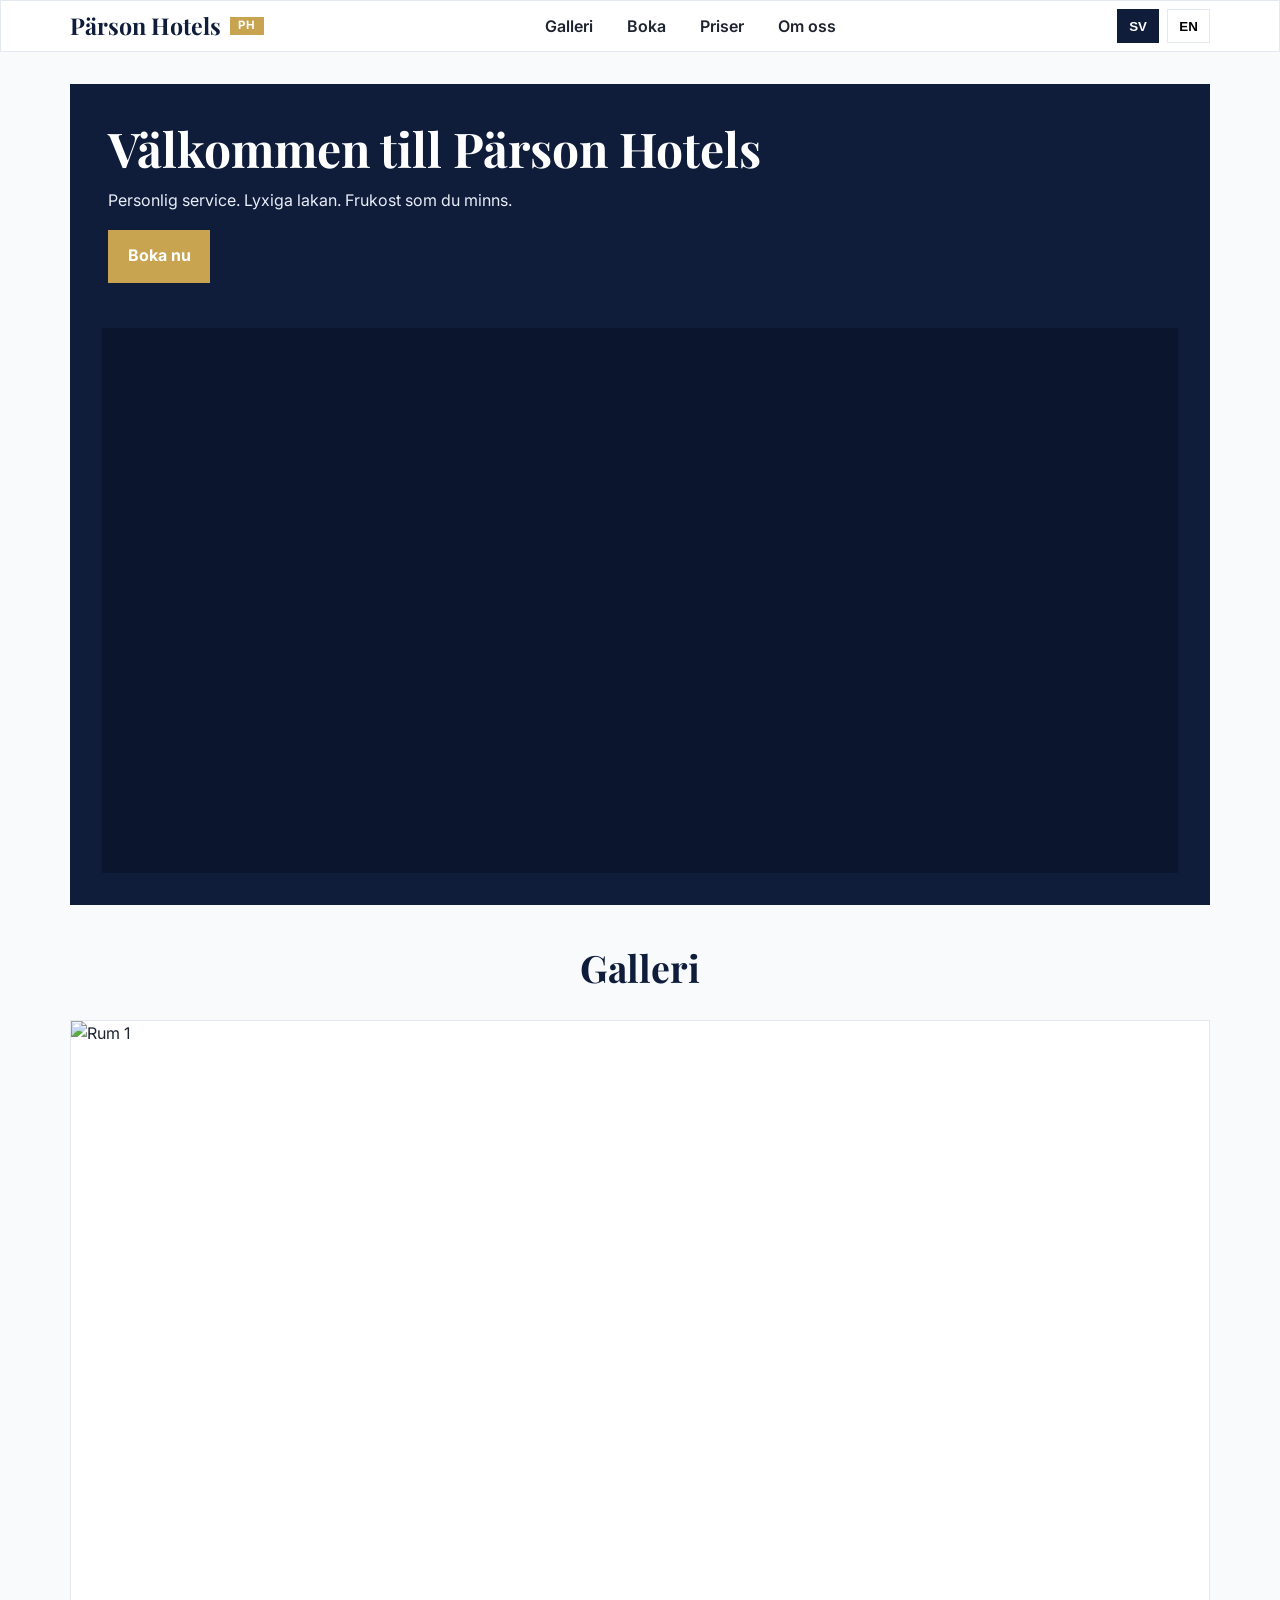
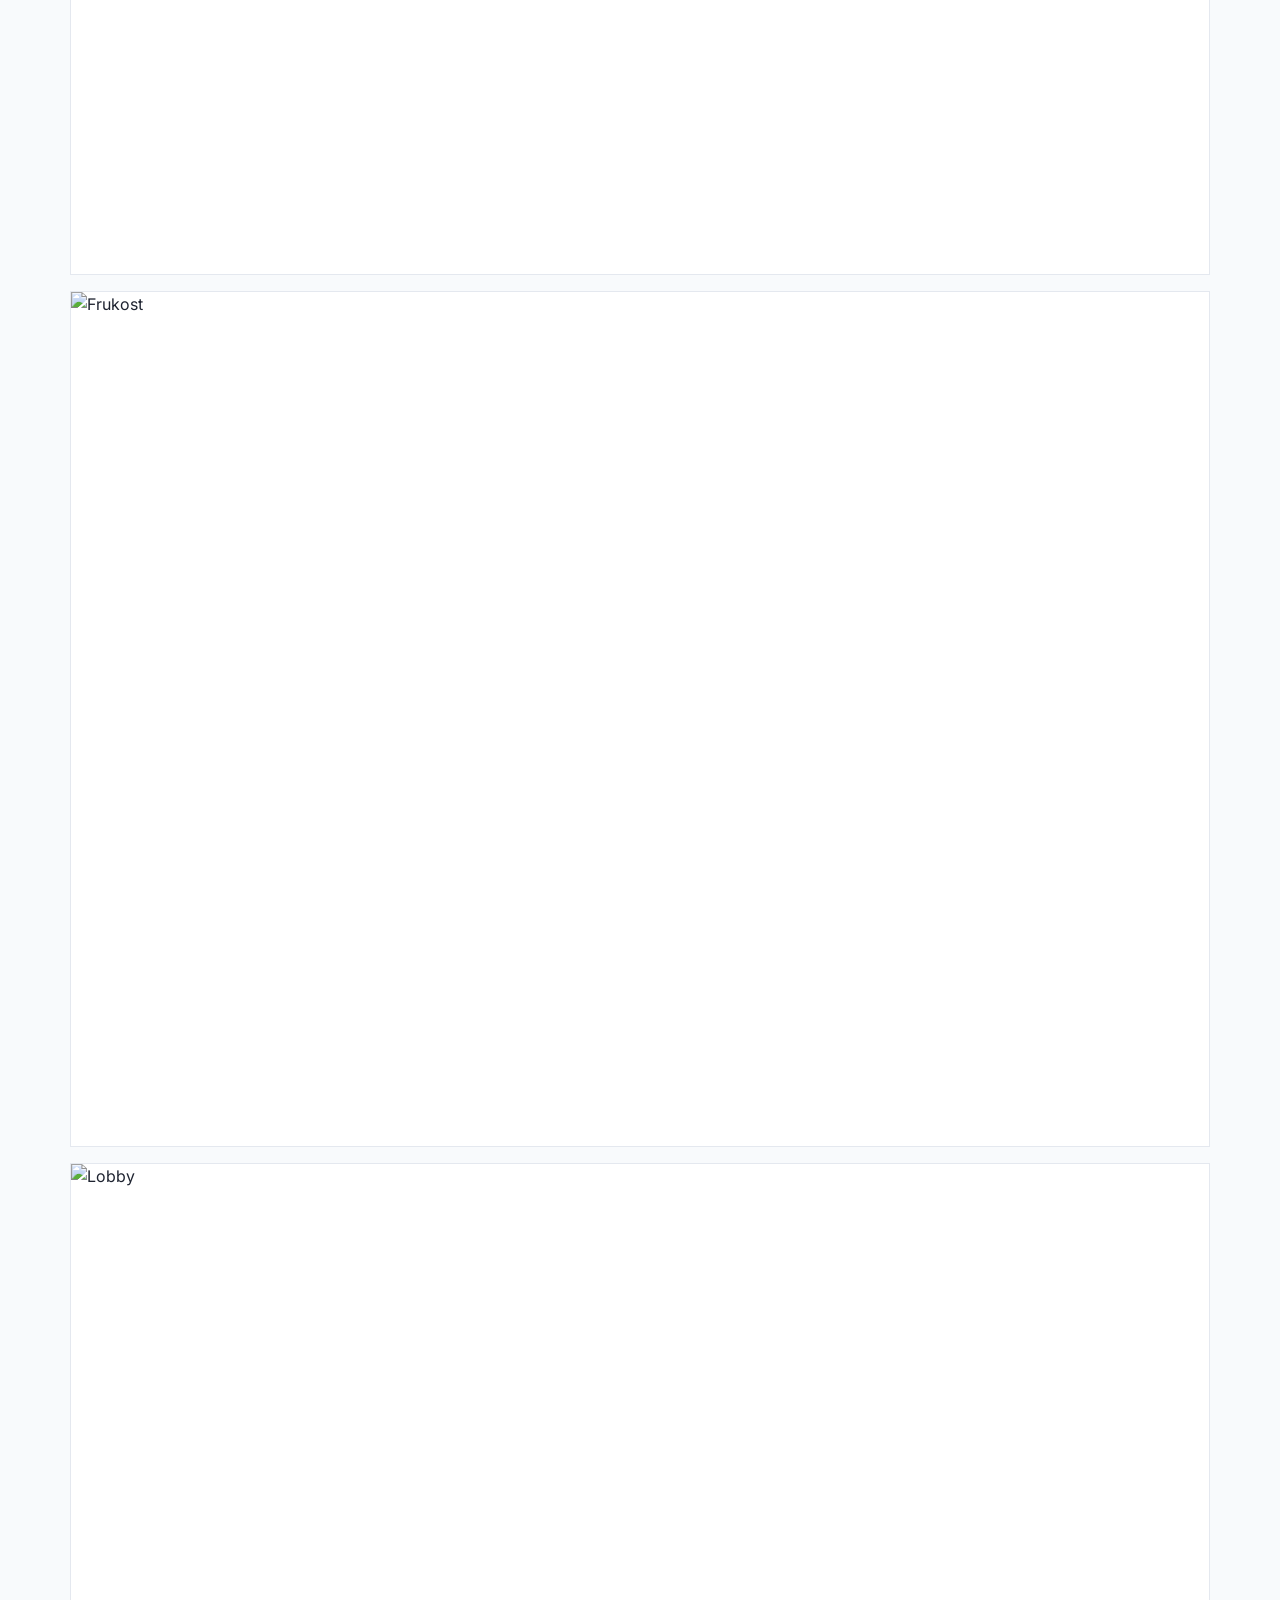
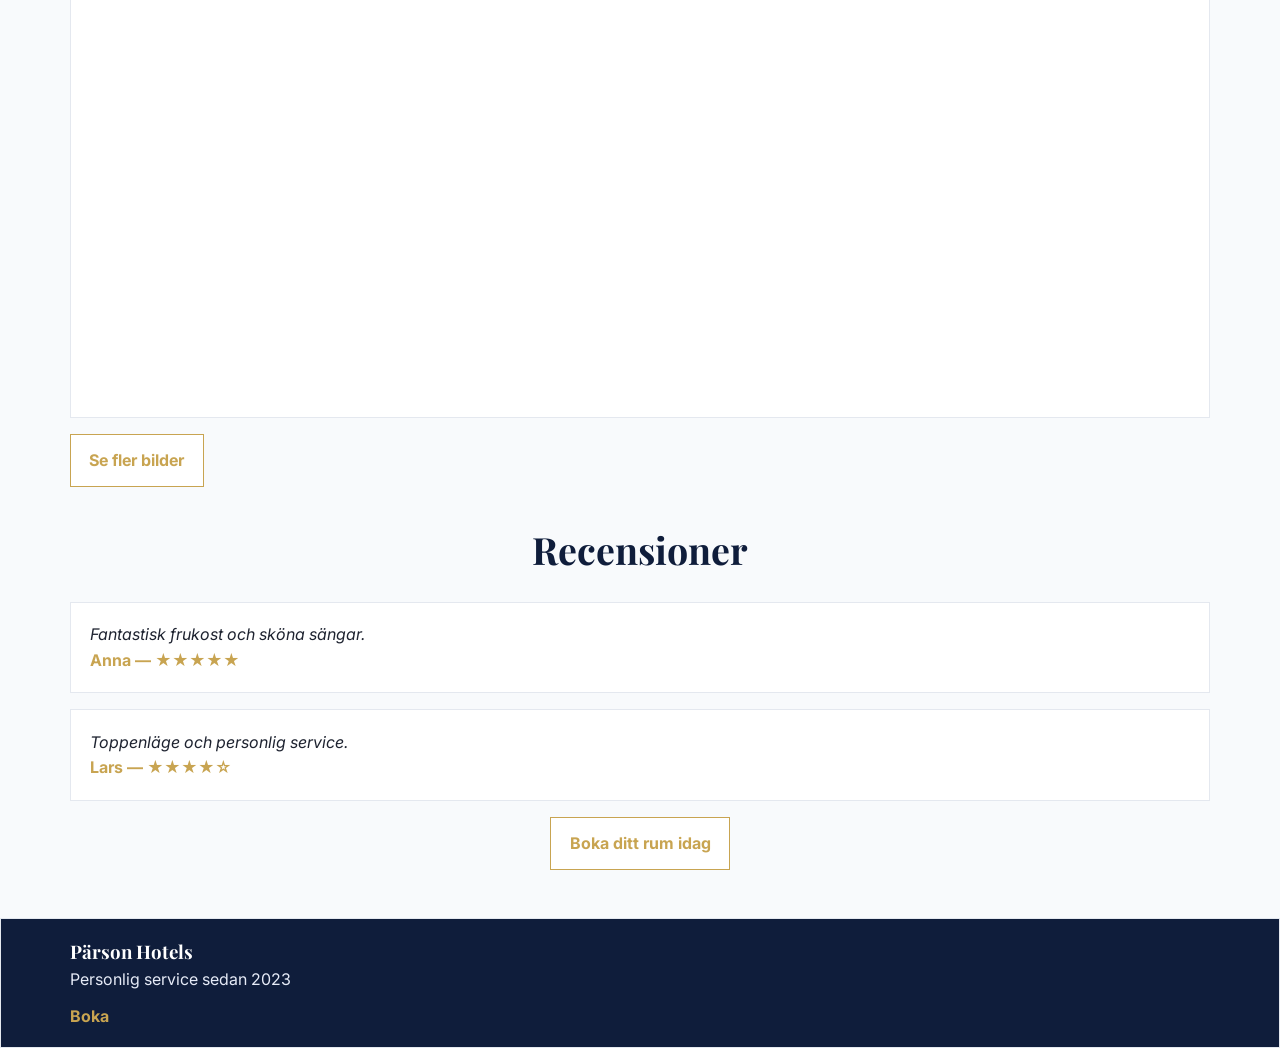
==== index.html @ e7df54ab "everything alllaaaaallaalalalala kod" ====
﻿<!doctype html>
<html lang="sv">
<head>
  <meta charset="utf-8" />
  <meta name="viewport" content="width=device-width,initial-scale=1" />
  <title>Pärson Hotels</title>
  <link rel="stylesheet" href="styles.css">
</head>
<body>
  <header class="site_header_global">
    <div class="page_shell_global">
      <a class="brand_global" href="index.html">Pärson Hotels <span class="brand_mark_global">PH</span></a>
      <nav class="main_nav_global">
        <ul class="navigation_list_global">
          <li><a href="pics.html" data-sv="Galleri" data-en="Gallery">Galleri</a></li>
          <li><a href="booking.html" data-sv="Boka" data-en="Book">Boka</a></li>
          <li><a href="booking.html#price" data-sv="Priser" data-en="Prices">Priser</a></li>
          <li><a href="about.html" data-sv="Om oss" data-en="About">Om oss</a></li>
        </ul>
      </nav>
      <div class="lang_switcher_global">
        <button class="lang_btn_global" data-lang="sv">SV</button>
        <button class="lang_btn_global" data-lang="en">EN</button>
      </div>
    </div>
  </header>

  <main>
    <section class="hero_section_index page_shell_global">
      <div class="hero_content_index">
        <h1 data-sv="Välkommen till Pärson Hotels" data-en="Welcome to Pärson Hotels">Välkommen till Pärson Hotels</h1>
        <p data-sv="Personlig service. Lyxiga lakan. Frukost som du minns." data-en="Personal service. Luxury linens. A breakfast to remember.">Personlig service. Lyxiga lakan. Frukost som du minns.</p>
        <p><a class="button_primary_global" href="booking.html" data-sv="Boka nu" data-en="Book now">Boka nu</a></p>
      </div>
      <div class="hero_media_index video_banner_index" aria-hidden="true">
        <video autoplay muted loop playsinline>
          <source src="" type="video/mp4">
        </video>
      </div>
    </section>

    <section id="teaser-gallery" class="page_section_global page_shell_global">
      <div class="section_heading_global"><h2 data-sv="Galleri" data-en="Gallery">Galleri</h2></div>
      <div class="gallery_grid_global">
        <figure class="gallery_item_global"><img src="https://via.placeholder.com/800x800?text=Bild+1" alt="Rum 1"></figure>
        <figure class="gallery_item_global"><img src="https://via.placeholder.com/800x800?text=Bild+2" alt="Frukost"></figure>
        <figure class="gallery_item_global"><img src="https://via.placeholder.com/800x800?text=Bild+3" alt="Lobby"></figure>
      </div>
      <p style="margin-top:1rem"><a class="button_primary_global button_outline_global" href="pics.html" data-sv="Se fler bilder" data-en="See more">Se fler bilder</a></p>
    </section>

    <section id="reviews" class="page_section_global page_shell_global">
      <div class="section_heading_global"><h2 data-sv="Recensioner" data-en="Reviews">Recensioner</h2></div>
      <div class="reviews_grid_index">
        <div class="review_card_index">
          <p data-sv="Fantastisk frukost och sköna sängar." data-en="Fantastic breakfast and comfortable beds.">"Fantastisk frukost och sköna sängar."</p>
          <div class="review_author_index" data-sv="Anna — ★★★★★" data-en="Anna — ★★★★★">Anna — <span class="stars">★★★★★</span></div>
        </div>
        <div class="review_card_index">
          <p data-sv="Toppenläge och personlig service." data-en="Great location and personal service.">"Toppenläge och personlig service."</p>
          <div class="review_author_index" data-sv="Lars — ★★★★☆" data-en="Lars — ★★★★☆">Lars — <span class="stars">★★★★☆</span></div>
        </div>
      </div>
      <p style="text-align:center;margin-top:1rem"><a class="button_outline_global" href="booking.html" data-sv="Boka ditt rum idag" data-en="Book your room today">Boka ditt rum idag</a></p>
    </section>
  </main>

  <footer class="site_footer_global">
    <div class="page_shell_global">
      <div>
        <h3>Pärson Hotels</h3>
        <p data-sv="Personlig service sedan 2023" data-en="Personal service since 2023">Personlig service sedan 2023</p>
      </div>
      <div class="footer_links_global"><a href="booking.html" data-sv="Boka" data-en="Book">Boka</a></div>
    </div>
  </footer>

  <script src="functions.js" defer></script>
</body>
</html>
---- styles.css ----
﻿@import url('https://fonts.googleapis.com/css2?family=Inter:wght@400;600;700&family=Playfair+Display:wght@700&display=swap');

:root {
  --navy: #0f1d3b;
  --gold: #c8a451;
  --bg: #f8fafc;
  --white: #fff;
  --text: #1e2330;
  --muted: #667085;
  --line: #e4e8ef;
  --ok: #ebf7ee;
  --off: #f3f4f7;
}

* {
  box-sizing: border-box;
  margin: 0;
  padding: 0;
}

body {
  font-family: Inter, system-ui, sans-serif;
  color: var(--text);
  background: var(--bg);
  line-height: 1.6;
  min-height: 100vh;
  display: flex;
  flex-direction: column;
}

a {
  text-decoration: none;
  color: inherit;
}

img {
  max-width: 100%;
  display: block;
}

main {
  flex: 1;
  padding: 1.6rem 0 2.4rem;
}

.page_shell_global {
  width: min(1100px, 92%);
  margin-inline: auto;
}

.site_header_global,
.site_footer_global,
.review_card_index,
.content_card_about,
.price_card_price,
.booking_form_booking,
.calendar_month_booking,
.gallery_item_global {
  background: var(--white);
  border: 1px solid var(--line);
}

.site_header_global .page_shell_global,
.site_footer_global .page_shell_global,
.main_nav_global ul,
.lang_switcher_global {
  display: flex;
  align-items: center;
}

.site_header_global .page_shell_global {
  justify-content: space-between;
  gap: .6rem;
  padding: .45rem 0;
}

.site_footer_global .page_shell_global {
  flex-direction: column;
  align-items: flex-start;
  gap: .5rem;
  padding: .9rem 0;
}

.brand_global {
  font: 700 1.35rem/1.1 "Playfair Display", serif;
  color: var(--navy);
  display: flex;
  align-items: center;
  gap: .45rem;
}

.brand_mark_global {
  background: var(--gold);
  color: var(--white);
  padding: .18rem .45rem;
  font: 700 .7rem/1 Inter, sans-serif;
}

.main_nav_global ul {
  list-style: none;
  gap: .5rem;
}

.lang_switcher_global {
  gap: .4rem;
}

.main_nav_global a,
.lang_btn_global,
.button_primary_global,
.button_secondary_global,
.button_outline_global {
  min-height: 36px;
  padding: .35rem .7rem;
  font-weight: 600;
  border: 1px solid transparent;
}

.main_nav_global a:hover {
  color: var(--navy);
  background: #eef2fb;
}

.lang_btn_global {
  border-color: var(--line);
  background: var(--white);
  cursor: pointer;
}

.lang_btn_global.active_global,
.lang_btn_global:hover {
  background: var(--navy);
  border-color: var(--navy);
  color: var(--white);
}

.page_section_global {
  margin-top: 1.7rem;
}

.section_heading_global {
  text-align: center;
  margin-bottom: 1rem;
}

.section_heading_global h2,
.hero_content_index h1,
.price_card_price h3,
.site_footer_global h3 {
  font-family: "Playfair Display", serif;
  color: var(--navy);
}

.section_heading_global h2 {
  font-size: clamp(1.5rem, 4vw, 2.1rem);
}

.section_heading_global p {
  margin-top: .35rem;
  color: var(--muted);
}

.hero_section_index {
  display: grid;
  gap: 1rem;
  padding: 1rem;
  background: var(--navy);
  color: var(--white);
}

.hero_content_index h1,
.hero_content_index p {
  color: var(--white);
}

.hero_content_index h1 {
  margin-bottom: .55rem;
}

.hero_content_index p {
  margin-bottom: .75rem;
}

.hero_media_index {
  overflow: hidden;
  min-height: 200px;
  background: #0b162e;
}

.hero_media_index video {
  width: 100%;
  height: 100%;
  object-fit: cover;
}

.button_primary_global {
  background: var(--gold);
  color: var(--white);
}

.button_secondary_global {
  background: var(--navy);
  color: var(--white);
}

.button_outline_global {
  border-color: var(--gold);
  color: var(--gold);
  background: var(--white);
}

.gallery_grid_global,
.reviews_grid_index,
.content_grid_about,
.price_grid_price,
.calendar_section_booking {
  display: grid;
  grid-template-columns: 1fr;
  gap: .8rem;
}

.gallery_item_global {
  overflow: hidden;
}

.gallery_item_global img {
  aspect-ratio: 4 / 3;
  object-fit: cover;
}

.review_card_index,
.content_card_about,
.price_card_price,
.booking_form_booking,
.calendar_month_booking {
  padding: 1rem;
}

.review_card_index p {
  font-style: italic;
}

.review_author_index,
.stars,
.price_amount_price,
.footer_links_global a {
  color: var(--gold);
  font-weight: 700;
}

.price_amount_price {
  display: block;
  font-size: 1.8rem;
  margin: .4rem 0 .55rem;
}

.price_card_price ul {
  list-style: none;
  margin-bottom: .9rem;
}

.price_card_price li {
  color: var(--muted);
  padding: .15rem 0;
}

.calendar_header_booking {
  display: flex;
  justify-content: space-between;
  align-items: center;
  margin-bottom: .65rem;
}

.calendar_nav_booking {
  width: 38px;
  height: 38px;
  border: 0;
  background: var(--navy);
  color: var(--white);
  font-size: 1.05rem;
  cursor: pointer;
}

.calendar_grid_booking {
  display: grid;
  grid-template-columns: repeat(7, minmax(0, 1fr));
  gap: .3rem;
}

.calendar_grid_booking span {
  text-align: center;
  color: var(--muted);
  font-weight: 700;
  padding: .25rem 0;
}

.calendar_grid_booking button {
  min-height: 40px;
  border: 1px solid var(--line);
  background: var(--white);
  font-weight: 600;
}

.calendar_grid_booking button.available_booking,
.legend_chip_booking.available_booking {
  background: var(--ok);
}

.calendar_grid_booking button.booked_booking,
.legend_chip_booking.booked_booking {
  background: var(--off);
  color: #98a2b3;
}

.calendar_grid_booking button.selected_booking {
  background: var(--gold);
  border-color: var(--gold);
  color: var(--white);
}

.calendar_legend_booking {
  display: flex;
  gap: .7rem;
  align-items: center;
  color: var(--muted);
  padding-top: .7rem;
  flex-wrap: wrap;
}

.legend_chip_booking {
  width: 18px;
  height: 18px;
  border: 1px solid var(--line);
  display: inline-block;
}

.form_group_booking {
  margin-bottom: .75rem;
}

.form_group_booking label {
  display: block;
  font-weight: 600;
  color: var(--navy);
  margin-bottom: .3rem;
}

.form_group_booking input,
.form_group_booking select {
  width: 100%;
  min-height: 44px;
  padding: .6rem .7rem;
  border: 1px solid #cfd5e1;
  background: var(--white);
  font: inherit;
}

.form_group_booking input:focus,
.form_group_booking select:focus {
  outline: 2px solid color-mix(in srgb, var(--gold) 55%, white);
  border-color: var(--gold);
}

.booking_confirmation_booking {
  margin-top: .6rem;
  padding: .7rem;
  background: #eef6ff;
  color: var(--navy);
  font-weight: 600;
}

.booking_confirmation_booking:empty {
  display: none;
}

.site_footer_global {
  color: #e6ebf7;
  background: var(--navy);
  margin-top: auto;
}

.site_footer_global h3 {
  color: var(--white);
}

.lightbox_global {
  position: fixed;
  inset: 0;
  background: rgba(5, 10, 22, .88);
  display: none;
  place-items: center;
  padding: 1rem;
  z-index: 999;
}

.lightbox_global.show {
  display: grid;
}

.lightbox_global img {
  max-width: min(1000px, 88vw);
  max-height: 82vh;
}
@import url('https://fonts.googleapis.com/css2?family=Inter:wght@400;500;600;700&family=Playfair+Display:wght@500;700&display=swap');

:root {
  --navy: #0f1d3b;
  --navy-2: #1a2d55;
  --gold: #c8a451;
  --gold-2: #b58d33;
  --bg: #f8fafc;
  --white: #fff;
  --text: #1e2330;
  --muted: #667085;
  --line: #e4e8ef;
  --available-bg: #ebf7ee;
  --booked-bg: #f3f4f7;
  --radius: 0;
  --shadow: none;
}

* {
  box-sizing: border-box;
  margin: 0;
  padding: 0;
}

body {
  font-family: Inter, system-ui, sans-serif;
  background: var(--bg);
  color: var(--text);
  line-height: 1.6;
  min-height: 100vh;
  display: flex;
  flex-direction: column;
}

img {
  max-width: 100%;
  display: block;
}

a {
  text-decoration: none;
  color: inherit;
}

main {
  flex: 1;
  padding: 2rem 0 3rem;
}

.page_shell_global {
  width: min(1140px, 92%);
  margin-inline: auto;
}

.site_header_global {
  background: var(--white);
  border-bottom: 1px solid var(--line);
}

.site_header_global .page_shell_global {
  display: flex;
  flex-direction: row;
  align-items: center;
  justify-content: space-between;
  gap: .6rem;
  padding: .5rem 0;
}

.brand_global {
  font: 700 1.45rem/1.1 "Playfair Display", serif;
  color: var(--navy);
  display: flex;
  align-items: center;
  gap: .55rem;
}

.brand_mark_global {
  background: var(--gold);
  color: var(--white);
  padding: .2rem .52rem;
  border-radius: 0;
  font: 700 .72rem/1 Inter, sans-serif;
  letter-spacing: .06em;
}

.main_nav_global ul {
  list-style: none;
  display: flex;
  flex-direction: row;
  gap: .6rem;
}

.main_nav_global a,
.lang_btn_global {
  min-height: 34px;
  padding: .35rem .7rem;
  border-radius: 0;
  font-weight: 600;
}

.main_nav_global a:hover {
  background: #eef2fb;
  color: var(--navy);
}

.lang_switcher_global {
  display: flex;
  flex-direction: row;
  gap: .5rem;
}

.lang_btn_global {
  border: 1px solid var(--line);
  background: var(--white);
  cursor: pointer;
}

.lang_btn_global:hover,
.lang_btn_global.active_global {
  background: var(--navy);
  color: var(--white);
  border-color: var(--navy);
}

.page_section_global {
  margin-top: 2rem;
}

.section_heading_global {
  text-align: center;
  margin-bottom: 1.4rem;
}

.section_heading_global h2,
.hero_content_index h1 {
  font-family: "Playfair Display", serif;
  color: var(--navy);
}

.section_heading_global h2 {
  font-size: clamp(1.7rem, 4.5vw, 2.35rem);
}

.section_heading_global p {
  max-width: 62ch;
  margin: .4rem auto 0;
  color: var(--muted);
}

.hero_section_index {
  display: grid;
  grid-template-columns: 1fr;
  gap: 1.4rem;
  align-items: stretch;
  padding: clamp(1.1rem, 3vw, 2rem);
  border-radius: var(--radius);
  background: var(--navy);
  box-shadow: var(--shadow);
}

.hero_content_index {
  color: var(--white);
  padding: .4rem;
}

.hero_content_index h1 {
  color: var(--white);
  font-size: clamp(2rem, 5.3vw, 3rem);
  line-height: 1.1;
  margin-bottom: .8rem;
}

.hero_content_index p {
  margin-bottom: 1rem;
  color: #e8edf8;
}

.hero_media_index {
  border-radius: 0;
  overflow: hidden;
  min-height: 220px;
  background: #0b162e;
}

.hero_media_index video {
  width: 100%;
  height: 100%;
  object-fit: cover;
}

.button_primary_global,
.button_secondary_global,
.button_outline_global {
  display: inline-flex;
  align-items: center;
  justify-content: center;
  gap: .4rem;
  min-height: 46px;
  padding: .8rem 1.15rem;
  border-radius: 0;
  border: 1px solid transparent;
  font-weight: 700;
  cursor: pointer;
}

.button_primary_global {
  background: var(--gold);
  color: var(--white);
}

.button_secondary_global {
  background: var(--navy);
  color: var(--white);
}

.button_outline_global {
  border-color: var(--gold);
  color: var(--gold);
  background: var(--white);
}

.gallery_grid_global,
.reviews_grid_index,
.content_grid_about,
.price_grid_price {
  display: grid;
  grid-template-columns: 1fr;
  gap: 1rem;
}

.gallery_item_global {
  border-radius: 0;
  overflow: hidden;
  box-shadow: var(--shadow);
  background: var(--white);
}

.gallery_item_global img {
  aspect-ratio: 4/3;
  object-fit: cover;
}

.review_card_index,
.content_card_about,
.price_card_price,
.booking_form_booking {
  background: var(--white);
  border: 1px solid var(--line);
  border-radius: var(--radius);
  box-shadow: var(--shadow);
}

.review_card_index,
.content_card_about {
  padding: 1.2rem;
}

.review_card_index p {
  font-style: italic;
}

.review_author_index,
.stars {
  color: var(--gold);
  font-weight: 700;
}

.calendar_section_booking {
  display: grid;
  grid-template-columns: 1fr;
  gap: 1rem;
  align-items: start;
}

.calendar_month_booking,
.booking_form_booking,
.price_card_price {
  padding: 1rem;
}

.calendar_month_booking {
  background: var(--white);
  border: 1px solid var(--line);
  border-radius: var(--radius);
  box-shadow: var(--shadow);
}

.calendar_header_booking {
  display: flex;
  justify-content: space-between;
  align-items: center;
  margin-bottom: .8rem;
}

.calendar_nav_booking {
  width: 40px;
  height: 40px;
  border: 0;
  border-radius: 0;
  background: var(--navy);
  color: var(--white);
  font-size: 1.1rem;
  cursor: pointer;
}

.calendar_grid_booking {
  display: grid;
  grid-template-columns: repeat(7, minmax(0, 1fr));
  gap: .35rem;
}

.calendar_grid_booking span {
  text-align: center;
  font-weight: 700;
  color: var(--muted);
  padding: .35rem 0;
}

.calendar_grid_booking button {
  min-height: 42px;
  border-radius: 0;
  border: 1px solid var(--line);
  background: var(--white);
  font-weight: 600;
  cursor: pointer;
}

.calendar_grid_booking button.available_booking {
  background: var(--available-bg);
  border-color: #b7e0be;
}

.calendar_grid_booking button.booked_booking {
  background: var(--booked-bg);
  color: #98a2b3;
  cursor: not-allowed;
}

.calendar_grid_booking button.selected_booking {
  background: var(--gold);
  border-color: var(--gold);
  color: var(--white);
}

.calendar_legend_booking {
  display: flex;
  gap: .8rem;
  align-items: center;
  padding: .8rem 0;
  color: var(--muted);
  flex-wrap: wrap;
}

.legend_chip_booking {
  width: 18px;
  height: 18px;
  border-radius: 0;
  display: inline-block;
  border: 1px solid var(--line);
  vertical-align: middle;
}

.legend_chip_booking.available_booking {
  background: var(--available-bg);
}

.legend_chip_booking.booked_booking {
  background: var(--booked-bg);
}

.form_group_booking {
  margin-bottom: .85rem;
}

.form_group_booking label {
  display: block;
  font-weight: 600;
  margin-bottom: .3rem;
  color: var(--navy);
}

.form_group_booking input,
.form_group_booking select {
  width: 100%;
  min-height: 46px;
  padding: .65rem .72rem;
  border-radius: 0;
  border: 1px solid #cfd5e1;
  background: var(--white);
  font: inherit;
}

.form_group_booking input:focus,
.form_group_booking select:focus {
  outline: 2px solid color-mix(in srgb, var(--gold) 55%, white);
  border-color: var(--gold);
}

.booking_confirmation_booking {
  margin-top: .7rem;
  padding: .8rem;
  border-radius: 0;
  background: #eef6ff;
  color: var(--navy);
  font-weight: 600;
}

.booking_confirmation_booking:empty {
  display: none;
}

.price_grid_price {
  grid-template-columns: 1fr;
}

.price_card_price h3 {
  font: 700 1.45rem/1.2 "Playfair Display", serif;
  color: var(--navy);
}

.price_amount_price {
  display: block;
  font-size: 2rem;
  font-weight: 800;
  color: var(--gold);
  margin: .55rem 0 .7rem;
}

.price_card_price ul {
  list-style: none;
  margin: 0 0 1rem;
}

.price_card_price li {
  padding: .25rem 0;
  color: var(--muted);
}

.site_footer_global {
  background: var(--navy);
  color: #e6ebf7;
  margin-top: auto;
}

.site_footer_global .page_shell_global {
  display: flex;
  flex-direction: column;
  align-items: flex-start;
  gap: .7rem;
  padding: 1.1rem 0;
}

.site_footer_global h3 {
  font-family: "Playfair Display", serif;
  color: var(--white);
}

.footer_links_global a {
  color: var(--gold);
  font-weight: 700;
}

.lightbox_global {
  position: fixed;
  inset: 0;
  background: rgba(5, 10, 22, .88);
  display: none;
  place-items: center;
  padding: 1rem;
  z-index: 999;
}

.lightbox_global.show {
  display: grid;
}

.lightbox_global img {
  max-width: min(1000px, 88vw);
  max-height: 82vh;
  border-radius: 0;
}
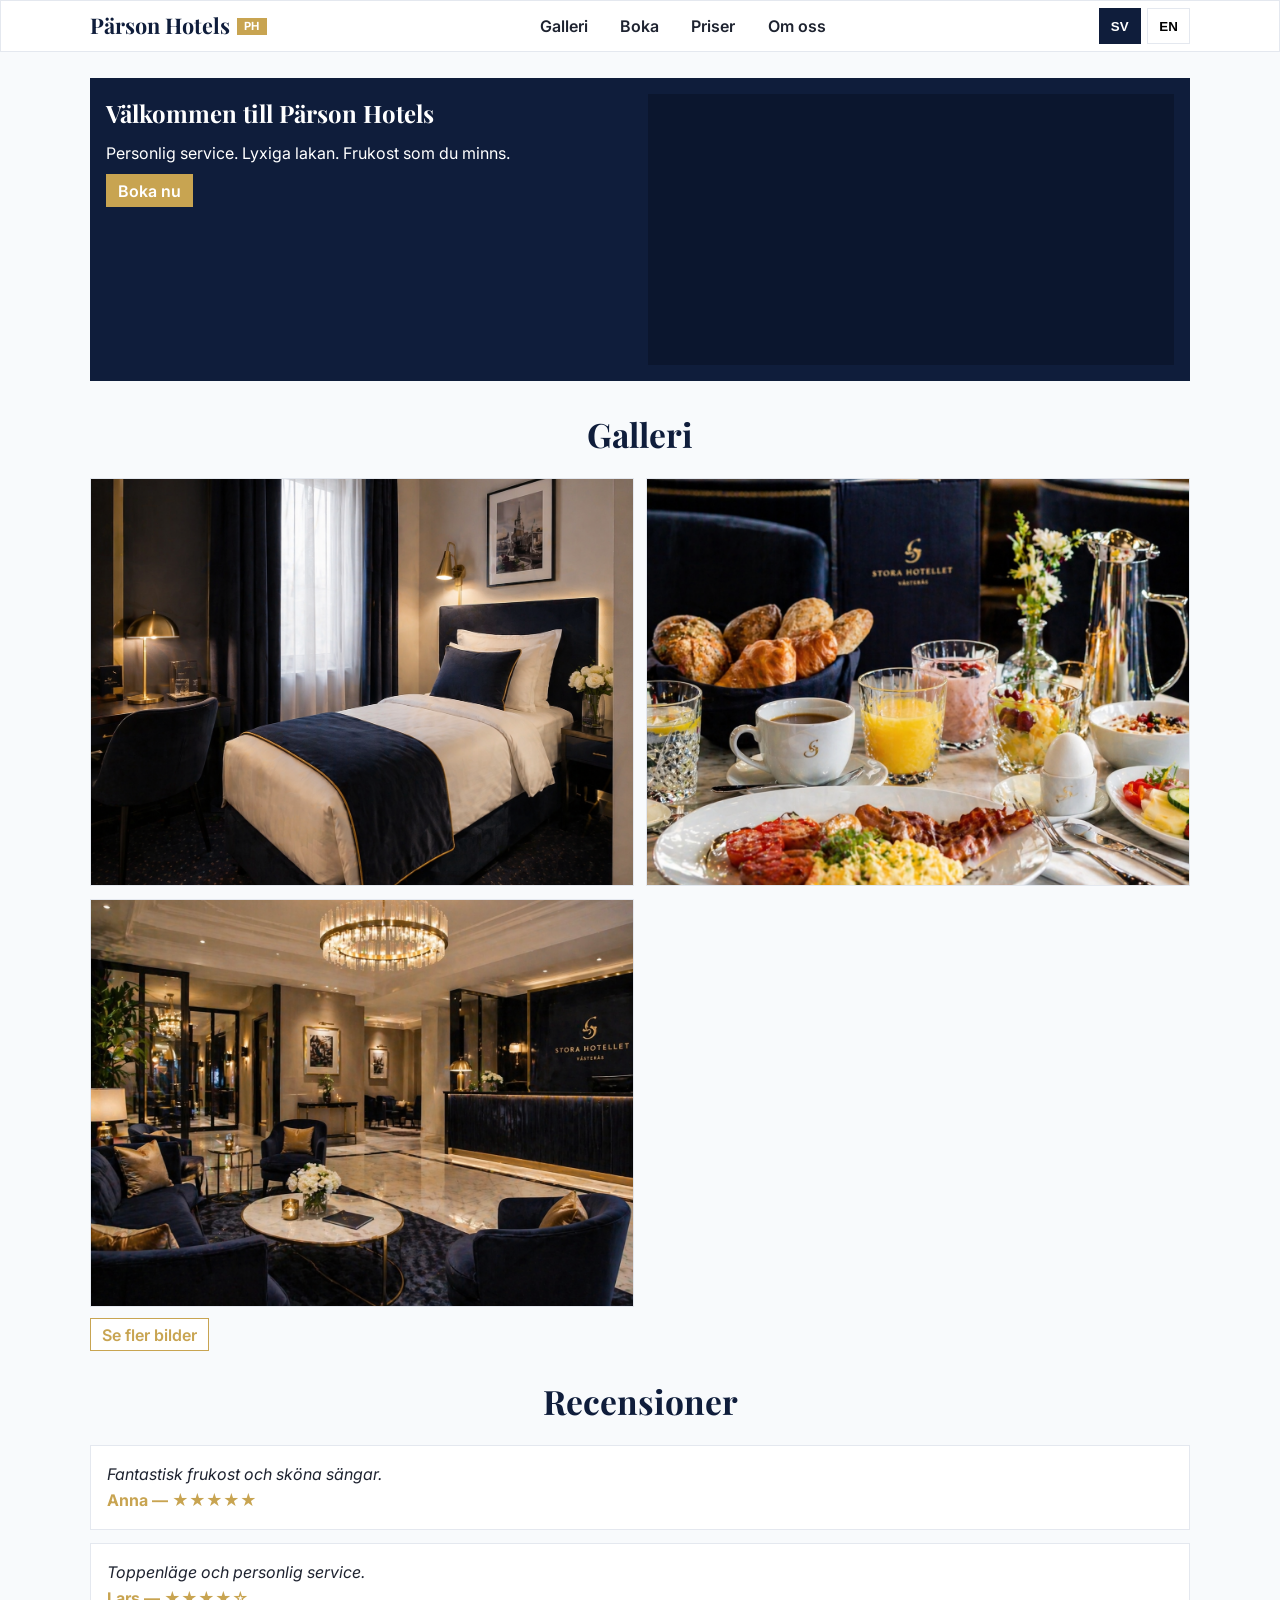
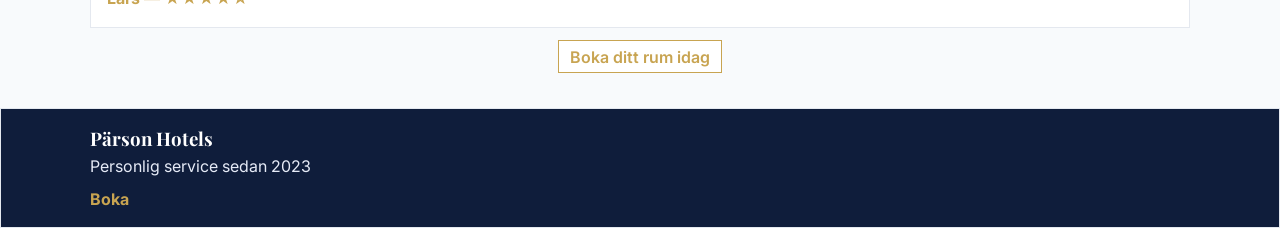
==== commit 4c485ea2: "william final" ====
--- a/index.html
+++ b/index.html
@@ -42,9 +42,9 @@
     <section id="teaser-gallery" class="page_section_global page_shell_global">
       <div class="section_heading_global"><h2 data-sv="Galleri" data-en="Gallery">Galleri</h2></div>
       <div class="gallery_grid_global">
-        <figure class="gallery_item_global"><img src="https://via.placeholder.com/800x800?text=Bild+1" alt="Rum 1"></figure>
-        <figure class="gallery_item_global"><img src="https://via.placeholder.com/800x800?text=Bild+2" alt="Frukost"></figure>
-        <figure class="gallery_item_global"><img src="https://via.placeholder.com/800x800?text=Bild+3" alt="Lobby"></figure>
+        <figure class="gallery_item_global"><img src="Single Room.png" alt="Rum 1"></figure>
+        <figure class="gallery_item_global"><img src="Breakfast.png" alt="Frukost"></figure>
+        <figure class="gallery_item_global"><img src="Lobby.png" alt="Lobby"></figure>
       </div>
       <p style="margin-top:1rem"><a class="button_primary_global button_outline_global" href="pics.html" data-sv="Se fler bilder" data-en="See more">Se fler bilder</a></p>
     </section>
--- a/styles.css
+++ b/styles.css
@@ -401,485 +401,12 @@
   max-width: min(1000px, 88vw);
   max-height: 82vh;
 }
-@import url('https://fonts.googleapis.com/css2?family=Inter:wght@400;500;600;700&family=Playfair+Display:wght@500;700&display=swap');
-
-:root {
-  --navy: #0f1d3b;
-  --navy-2: #1a2d55;
-  --gold: #c8a451;
-  --gold-2: #b58d33;
-  --bg: #f8fafc;
-  --white: #fff;
-  --text: #1e2330;
-  --muted: #667085;
-  --line: #e4e8ef;
-  --available-bg: #ebf7ee;
-  --booked-bg: #f3f4f7;
-  --radius: 0;
-  --shadow: none;
-}
-
-* {
-  box-sizing: border-box;
-  margin: 0;
-  padding: 0;
-}
-
-body {
-  font-family: Inter, system-ui, sans-serif;
-  background: var(--bg);
-  color: var(--text);
-  line-height: 1.6;
-  min-height: 100vh;
-  display: flex;
-  flex-direction: column;
-}
-
-img {
-  max-width: 100%;
-  display: block;
-}
-
-a {
-  text-decoration: none;
-  color: inherit;
-}
-
-main {
-  flex: 1;
-  padding: 2rem 0 3rem;
-}
-
-.page_shell_global {
-  width: min(1140px, 92%);
-  margin-inline: auto;
-}
-
-.site_header_global {
-  background: var(--white);
-  border-bottom: 1px solid var(--line);
-}
-
-.site_header_global .page_shell_global {
-  display: flex;
-  flex-direction: row;
-  align-items: center;
-  justify-content: space-between;
-  gap: .6rem;
-  padding: .5rem 0;
-}
-
-.brand_global {
-  font: 700 1.45rem/1.1 "Playfair Display", serif;
-  color: var(--navy);
-  display: flex;
-  align-items: center;
-  gap: .55rem;
-}
-
-.brand_mark_global {
-  background: var(--gold);
-  color: var(--white);
-  padding: .2rem .52rem;
-  border-radius: 0;
-  font: 700 .72rem/1 Inter, sans-serif;
-  letter-spacing: .06em;
-}
-
-.main_nav_global ul {
-  list-style: none;
-  display: flex;
-  flex-direction: row;
-  gap: .6rem;
-}
-
-.main_nav_global a,
-.lang_btn_global {
-  min-height: 34px;
-  padding: .35rem .7rem;
-  border-radius: 0;
-  font-weight: 600;
-}
-
-.main_nav_global a:hover {
-  background: #eef2fb;
-  color: var(--navy);
-}
-
-.lang_switcher_global {
-  display: flex;
-  flex-direction: row;
-  gap: .5rem;
-}
-
-.lang_btn_global {
-  border: 1px solid var(--line);
-  background: var(--white);
-  cursor: pointer;
-}
-
-.lang_btn_global:hover,
-.lang_btn_global.active_global {
-  background: var(--navy);
-  color: var(--white);
-  border-color: var(--navy);
-}
-
-.page_section_global {
-  margin-top: 2rem;
-}
-
-.section_heading_global {
-  text-align: center;
-  margin-bottom: 1.4rem;
-}
-
-.section_heading_global h2,
-.hero_content_index h1 {
-  font-family: "Playfair Display", serif;
-  color: var(--navy);
-}
-
-.section_heading_global h2 {
-  font-size: clamp(1.7rem, 4.5vw, 2.35rem);
-}
-
-.section_heading_global p {
-  max-width: 62ch;
-  margin: .4rem auto 0;
-  color: var(--muted);
-}
-
-.hero_section_index {
-  display: grid;
-  grid-template-columns: 1fr;
-  gap: 1.4rem;
-  align-items: stretch;
-  padding: clamp(1.1rem, 3vw, 2rem);
-  border-radius: var(--radius);
-  background: var(--navy);
-  box-shadow: var(--shadow);
-}
-
-.hero_content_index {
-  color: var(--white);
-  padding: .4rem;
-}
-
-.hero_content_index h1 {
-  color: var(--white);
-  font-size: clamp(2rem, 5.3vw, 3rem);
-  line-height: 1.1;
-  margin-bottom: .8rem;
-}
-
-.hero_content_index p {
-  margin-bottom: 1rem;
-  color: #e8edf8;
-}
-
-.hero_media_index {
-  border-radius: 0;
-  overflow: hidden;
-  min-height: 220px;
-  background: #0b162e;
-}
-
-.hero_media_index video {
-  width: 100%;
-  height: 100%;
-  object-fit: cover;
-}
-
-.button_primary_global,
-.button_secondary_global,
-.button_outline_global {
-  display: inline-flex;
-  align-items: center;
-  justify-content: center;
-  gap: .4rem;
-  min-height: 46px;
-  padding: .8rem 1.15rem;
-  border-radius: 0;
-  border: 1px solid transparent;
-  font-weight: 700;
-  cursor: pointer;
-}
-
-.button_primary_global {
-  background: var(--gold);
-  color: var(--white);
-}
-
-.button_secondary_global {
-  background: var(--navy);
-  color: var(--white);
-}
-
-.button_outline_global {
-  border-color: var(--gold);
-  color: var(--gold);
-  background: var(--white);
-}
-
-.gallery_grid_global,
-.reviews_grid_index,
-.content_grid_about,
-.price_grid_price {
-  display: grid;
-  grid-template-columns: 1fr;
-  gap: 1rem;
-}
-
-.gallery_item_global {
-  border-radius: 0;
-  overflow: hidden;
-  box-shadow: var(--shadow);
-  background: var(--white);
-}
-
-.gallery_item_global img {
-  aspect-ratio: 4/3;
-  object-fit: cover;
-}
-
-.review_card_index,
-.content_card_about,
-.price_card_price,
-.booking_form_booking {
-  background: var(--white);
-  border: 1px solid var(--line);
-  border-radius: var(--radius);
-  box-shadow: var(--shadow);
-}
-
-.review_card_index,
-.content_card_about {
-  padding: 1.2rem;
-}
-
-.review_card_index p {
-  font-style: italic;
-}
-
-.review_author_index,
-.stars {
-  color: var(--gold);
-  font-weight: 700;
-}
-
-.calendar_section_booking {
-  display: grid;
-  grid-template-columns: 1fr;
-  gap: 1rem;
-  align-items: start;
-}
-
-.calendar_month_booking,
-.booking_form_booking,
-.price_card_price {
-  padding: 1rem;
-}
-
-.calendar_month_booking {
-  background: var(--white);
-  border: 1px solid var(--line);
-  border-radius: var(--radius);
-  box-shadow: var(--shadow);
-}
-
-.calendar_header_booking {
-  display: flex;
-  justify-content: space-between;
-  align-items: center;
-  margin-bottom: .8rem;
-}
-
-.calendar_nav_booking {
-  width: 40px;
-  height: 40px;
-  border: 0;
-  border-radius: 0;
-  background: var(--navy);
-  color: var(--white);
-  font-size: 1.1rem;
-  cursor: pointer;
-}
-
-.calendar_grid_booking {
-  display: grid;
-  grid-template-columns: repeat(7, minmax(0, 1fr));
-  gap: .35rem;
-}
-
-.calendar_grid_booking span {
-  text-align: center;
-  font-weight: 700;
-  color: var(--muted);
-  padding: .35rem 0;
-}
-
-.calendar_grid_booking button {
-  min-height: 42px;
-  border-radius: 0;
-  border: 1px solid var(--line);
-  background: var(--white);
-  font-weight: 600;
-  cursor: pointer;
-}
-
-.calendar_grid_booking button.available_booking {
-  background: var(--available-bg);
-  border-color: #b7e0be;
-}
-
-.calendar_grid_booking button.booked_booking {
-  background: var(--booked-bg);
-  color: #98a2b3;
-  cursor: not-allowed;
-}
-
-.calendar_grid_booking button.selected_booking {
-  background: var(--gold);
-  border-color: var(--gold);
-  color: var(--white);
-}
-
-.calendar_legend_booking {
-  display: flex;
-  gap: .8rem;
-  align-items: center;
-  padding: .8rem 0;
-  color: var(--muted);
-  flex-wrap: wrap;
-}
-
-.legend_chip_booking {
-  width: 18px;
-  height: 18px;
-  border-radius: 0;
-  display: inline-block;
-  border: 1px solid var(--line);
-  vertical-align: middle;
-}
-
-.legend_chip_booking.available_booking {
-  background: var(--available-bg);
-}
-
-.legend_chip_booking.booked_booking {
-  background: var(--booked-bg);
-}
-
-.form_group_booking {
-  margin-bottom: .85rem;
-}
-
-.form_group_booking label {
-  display: block;
-  font-weight: 600;
-  margin-bottom: .3rem;
-  color: var(--navy);
-}
-
-.form_group_booking input,
-.form_group_booking select {
-  width: 100%;
-  min-height: 46px;
-  padding: .65rem .72rem;
-  border-radius: 0;
-  border: 1px solid #cfd5e1;
-  background: var(--white);
-  font: inherit;
-}
-
-.form_group_booking input:focus,
-.form_group_booking select:focus {
-  outline: 2px solid color-mix(in srgb, var(--gold) 55%, white);
-  border-color: var(--gold);
-}
-
-.booking_confirmation_booking {
-  margin-top: .7rem;
-  padding: .8rem;
-  border-radius: 0;
-  background: #eef6ff;
-  color: var(--navy);
-  font-weight: 600;
-}
-
-.booking_confirmation_booking:empty {
-  display: none;
-}
-
-.price_grid_price {
-  grid-template-columns: 1fr;
-}
-
-.price_card_price h3 {
-  font: 700 1.45rem/1.2 "Playfair Display", serif;
-  color: var(--navy);
-}
-
-.price_amount_price {
-  display: block;
-  font-size: 2rem;
-  font-weight: 800;
-  color: var(--gold);
-  margin: .55rem 0 .7rem;
-}
-
-.price_card_price ul {
-  list-style: none;
-  margin: 0 0 1rem;
-}
-
-.price_card_price li {
-  padding: .25rem 0;
-  color: var(--muted);
-}
-
-.site_footer_global {
-  background: var(--navy);
-  color: #e6ebf7;
-  margin-top: auto;
-}
-
-.site_footer_global .page_shell_global {
-  display: flex;
-  flex-direction: column;
-  align-items: flex-start;
-  gap: .7rem;
-  padding: 1.1rem 0;
-}
-
-.site_footer_global h3 {
-  font-family: "Playfair Display", serif;
-  color: var(--white);
-}
-
-.footer_links_global a {
-  color: var(--gold);
-  font-weight: 700;
-}
-
-.lightbox_global {
-  position: fixed;
-  inset: 0;
-  background: rgba(5, 10, 22, .88);
-  display: none;
-  place-items: center;
-  padding: 1rem;
-  z-index: 999;
-}
-
-.lightbox_global.show {
-  display: grid;
-}
-
-.lightbox_global img {
-  max-width: min(1000px, 88vw);
-  max-height: 82vh;
-  border-radius: 0;
-}
-
+@media (min-width: 720px) {
+  .hero_section_index {
+    grid-template-columns: 1fr 1fr;
+  }
+
+  .gallery_grid_global {
+    grid-template-columns: repeat(2, 1fr);
+  }
+}
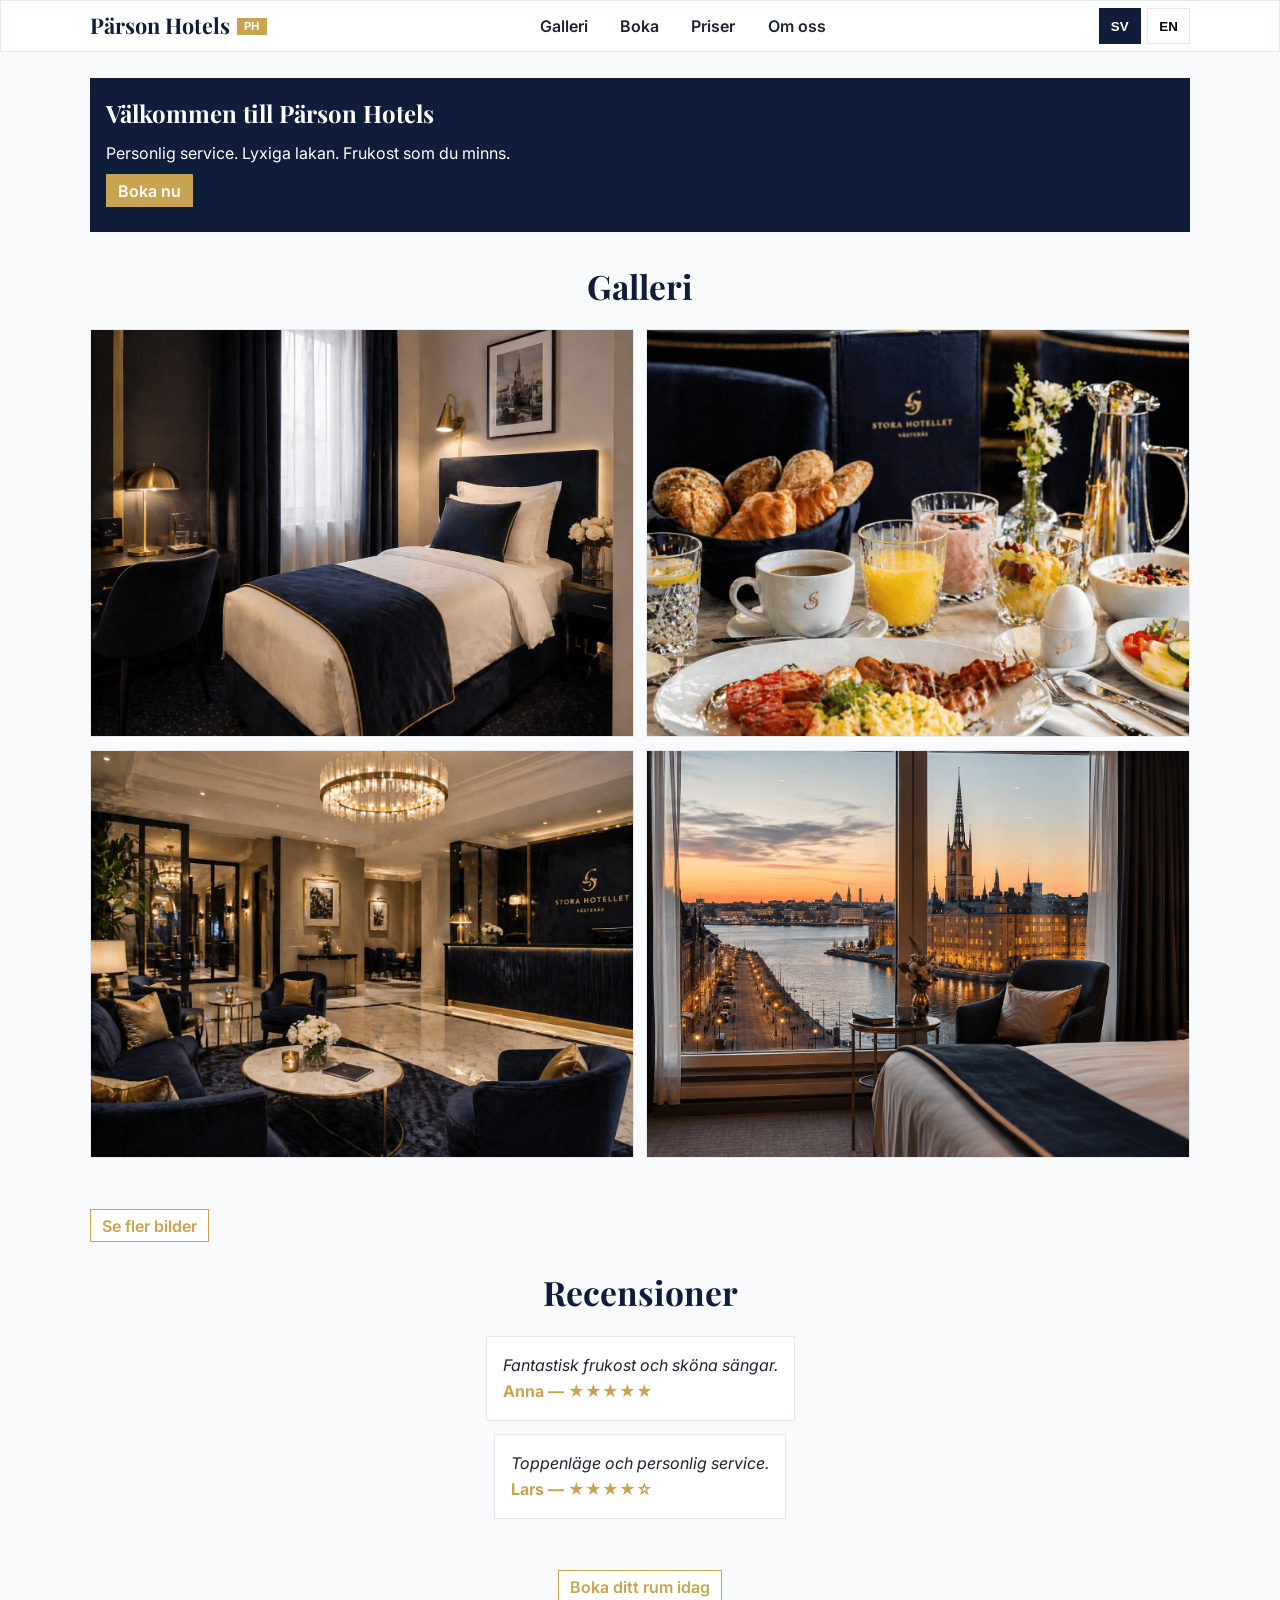
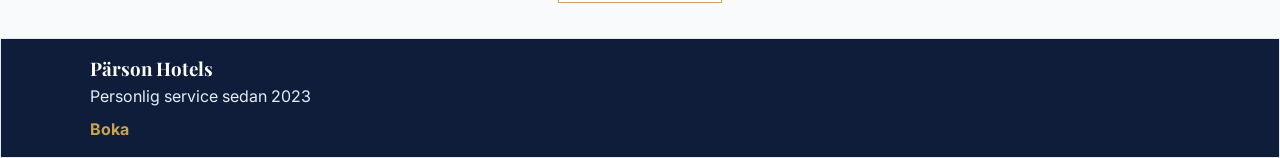
==== commit 2b51cb05: "for mobile test" ====
--- a/index.html
+++ b/index.html
@@ -3,6 +3,7 @@
 <head>
   <meta charset="utf-8" />
   <meta name="viewport" content="width=device-width,initial-scale=1" />
+  <meta name="description" content="Upptäck Pärson Hotels – personlig service, lyxiga rum och en frukost att minnas. Boka ditt rum idag." />
   <title>Pärson Hotels</title>
   <link rel="stylesheet" href="styles.css">
 </head>
@@ -14,7 +15,7 @@
         <ul class="navigation_list_global">
           <li><a href="pics.html" data-sv="Galleri" data-en="Gallery">Galleri</a></li>
           <li><a href="booking.html" data-sv="Boka" data-en="Book">Boka</a></li>
-          <li><a href="booking.html#price" data-sv="Priser" data-en="Prices">Priser</a></li>
+          <li><a href="prices.html" data-sv="Priser" data-en="Prices">Priser</a></li>
           <li><a href="about.html" data-sv="Om oss" data-en="About">Om oss</a></li>
         </ul>
       </nav>
@@ -32,21 +33,17 @@
         <p data-sv="Personlig service. Lyxiga lakan. Frukost som du minns." data-en="Personal service. Luxury linens. A breakfast to remember.">Personlig service. Lyxiga lakan. Frukost som du minns.</p>
         <p><a class="button_primary_global" href="booking.html" data-sv="Boka nu" data-en="Book now">Boka nu</a></p>
       </div>
-      <div class="hero_media_index video_banner_index" aria-hidden="true">
-        <video autoplay muted loop playsinline>
-          <source src="" type="video/mp4">
-        </video>
-      </div>
     </section>
 
     <section id="teaser-gallery" class="page_section_global page_shell_global">
       <div class="section_heading_global"><h2 data-sv="Galleri" data-en="Gallery">Galleri</h2></div>
       <div class="gallery_grid_global">
-        <figure class="gallery_item_global"><img src="Single Room.png" alt="Rum 1"></figure>
-        <figure class="gallery_item_global"><img src="Breakfast.png" alt="Frukost"></figure>
-        <figure class="gallery_item_global"><img src="Lobby.png" alt="Lobby"></figure>
+        <div class="gallery_item_global"><img src="Single Room.png" alt="Enkelrum" ></div>
+        <div class="gallery_item_global"><img src="Breakfast.png" alt="Frukost" ></div>
+        <div class="gallery_item_global"><img src="Lobby.png" alt="Lobby" ></div>
+        <div class="gallery_item_global"><img src="View.png" alt="View" ></div>
       </div>
-      <p style="margin-top:1rem"><a class="button_primary_global button_outline_global" href="pics.html" data-sv="Se fler bilder" data-en="See more">Se fler bilder</a></p>
+      <p class="gallery_cta"><a class="button_primary_global button_outline_global" href="pics.html" data-sv="Se fler bilder" data-en="See more">Se fler bilder</a></p>
     </section>
 
     <section id="reviews" class="page_section_global page_shell_global">
@@ -61,7 +58,7 @@
           <div class="review_author_index" data-sv="Lars — ★★★★☆" data-en="Lars — ★★★★☆">Lars — <span class="stars">★★★★☆</span></div>
         </div>
       </div>
-      <p style="text-align:center;margin-top:1rem"><a class="button_outline_global" href="booking.html" data-sv="Boka ditt rum idag" data-en="Book your room today">Boka ditt rum idag</a></p>
+      <p class="reviews_cta"><a class="button_outline_global" href="booking.html" data-sv="Boka ditt rum idag" data-en="Book your room today">Boka ditt rum idag</a></p>
     </section>
   </main>
 
--- a/styles.css
+++ b/styles.css
@@ -209,7 +209,13 @@
   background: var(--white);
 }
 
-.gallery_grid_global,
+.gallery_grid_global {
+  display: grid;
+  grid-template-columns: repeat(2, 1fr);
+  gap: .8rem;
+  place-items: center;
+}
+
 .reviews_grid_index,
 .content_grid_about,
 .price_grid_price,
@@ -217,6 +223,7 @@
   display: grid;
   grid-template-columns: 1fr;
   gap: .8rem;
+  place-items: center;
 }
 
 .gallery_item_global {
@@ -401,12 +408,26 @@
   max-width: min(1000px, 88vw);
   max-height: 82vh;
 }
-@media (min-width: 720px) {
-  .hero_section_index {
-    grid-template-columns: 1fr 1fr;
-  }
-
-  .gallery_grid_global {
-    grid-template-columns: repeat(2, 1fr);
-  }
-}
+
+/* Inline style replacements */
+.price_disclaimer {
+  text-align: center;
+  margin-top: 10%;
+}
+
+.gallery_cta {
+  margin-top: 5%;
+}
+
+.reviews_cta {
+  text-align: center;
+  margin-top: 5%;
+}
+@media (max-width: 600px) {
+    .column { width: 100%; }
+}
+
+
+@media (min-width: 600px) and (max-width: 768px) {
+    .column { width: 50%; }
+}
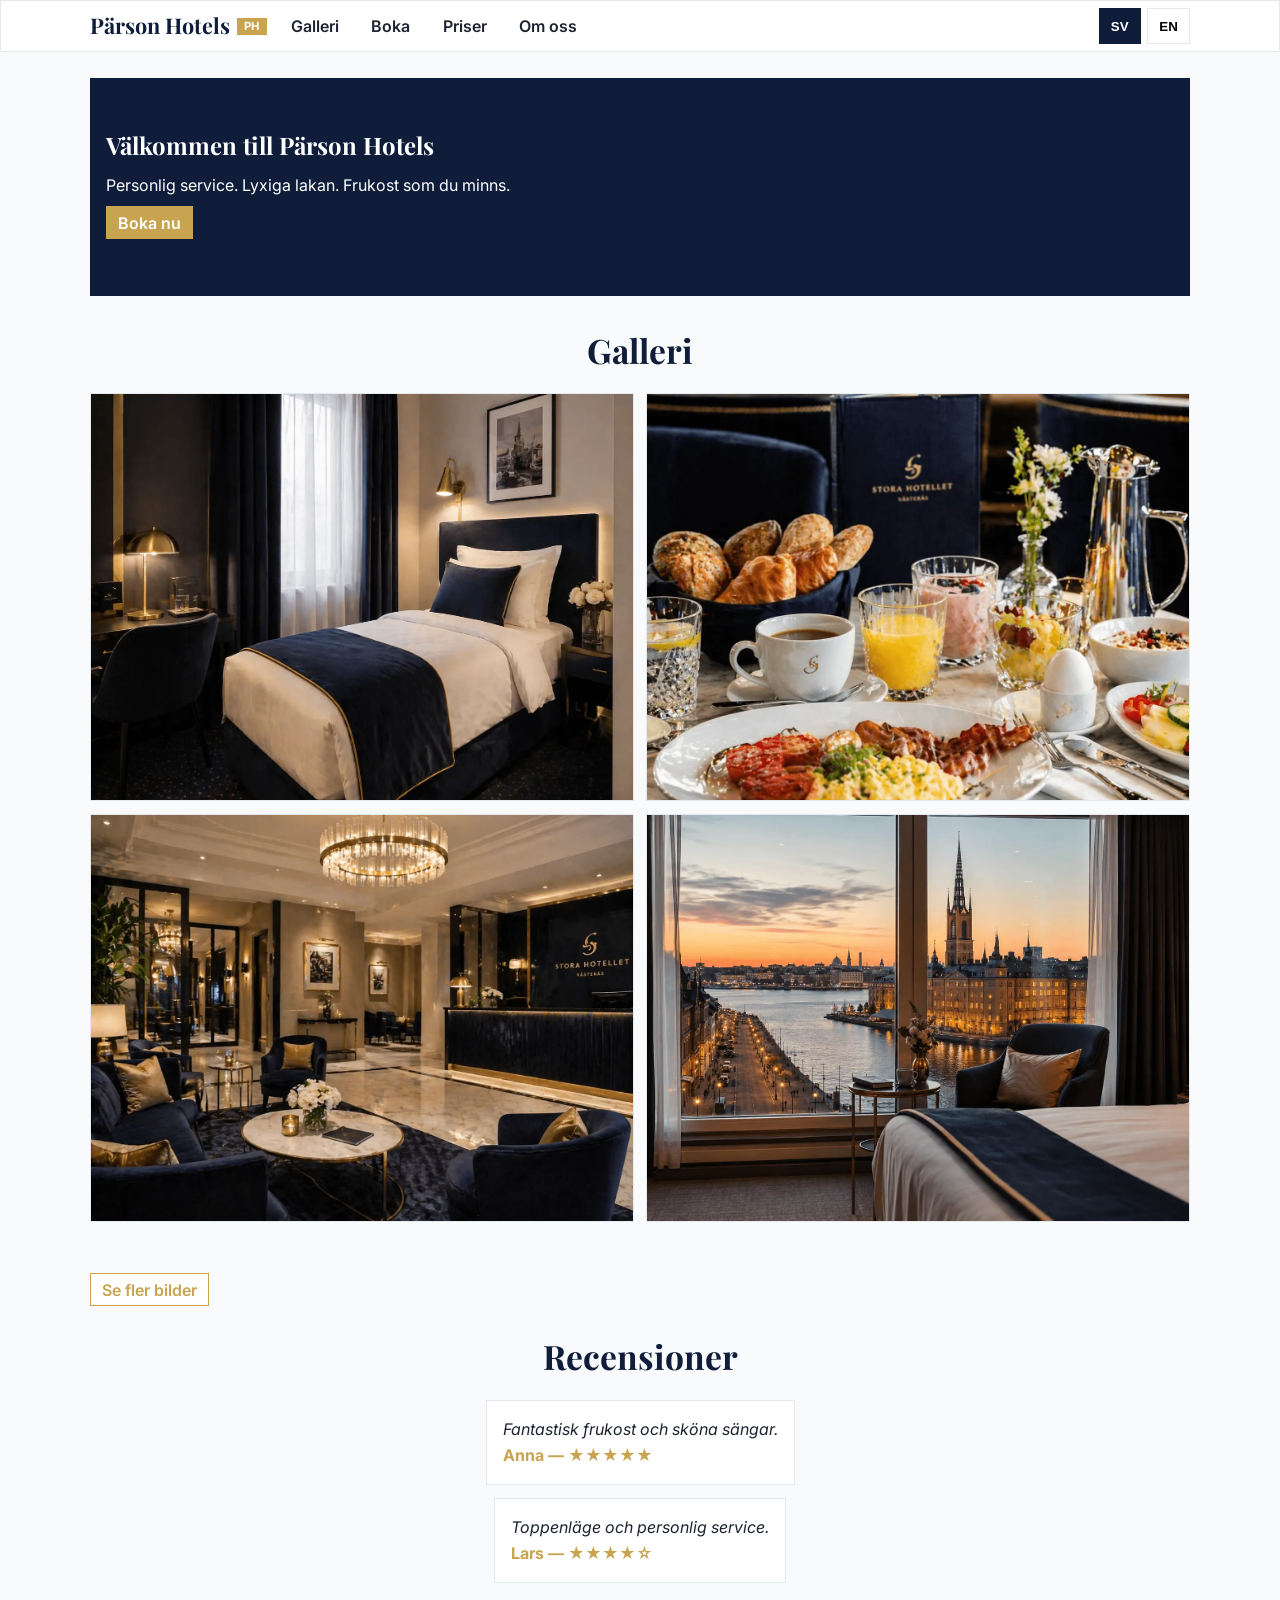
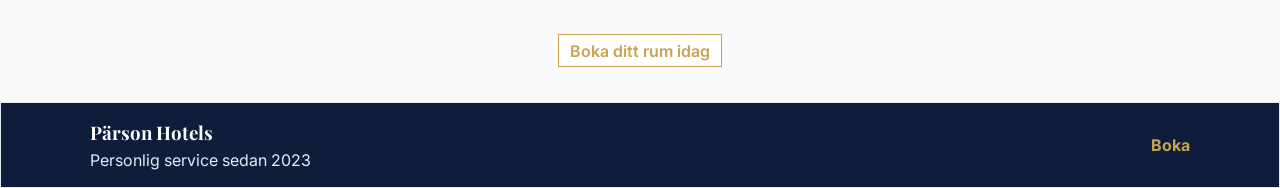
==== commit 7fdb6642: "wwewdcc wecvg" ====
--- a/index.html
+++ b/index.html
@@ -38,10 +38,10 @@
     <section id="teaser-gallery" class="page_section_global page_shell_global">
       <div class="section_heading_global"><h2 data-sv="Galleri" data-en="Gallery">Galleri</h2></div>
       <div class="gallery_grid_global">
-        <div class="gallery_item_global"><img src="Single Room.png" alt="Enkelrum" ></div>
-        <div class="gallery_item_global"><img src="Breakfast.png" alt="Frukost" ></div>
-        <div class="gallery_item_global"><img src="Lobby.png" alt="Lobby" ></div>
-        <div class="gallery_item_global"><img src="View.png" alt="View" ></div>
+        <div class="gallery_item_global"><img src="Single Room.webp" alt="Enkelrum" ></div>
+        <div class="gallery_item_global"><img src="Breakfast.webp" alt="Frukost" ></div>
+        <div class="gallery_item_global"><img src="Lobby.webp" alt="Lobby" ></div>
+        <div class="gallery_item_global"><img src="View.webp" alt="View" ></div>
       </div>
       <p class="gallery_cta"><a class="button_primary_global button_outline_global" href="pics.html" data-sv="Se fler bilder" data-en="See more">Se fler bilder</a></p>
     </section>
--- a/styles.css
+++ b/styles.css
@@ -69,16 +69,18 @@
 }
 
 .site_header_global .page_shell_global {
+  flex-wrap: wrap;
   justify-content: space-between;
-  gap: .6rem;
-  padding: .45rem 0;
+  gap: .75rem;
+  padding: .65rem 0;
 }
 
 .site_footer_global .page_shell_global {
   flex-direction: column;
-  align-items: flex-start;
-  gap: .5rem;
+  align-items: center;
+  gap: .75rem;
   padding: .9rem 0;
+  text-align: center;
 }
 
 .brand_global {
@@ -99,10 +101,13 @@
 .main_nav_global ul {
   list-style: none;
   gap: .5rem;
+  flex-wrap: wrap;
+  justify-content: center;
 }
 
 .lang_switcher_global {
   gap: .4rem;
+  justify-content: center;
 }
 
 .main_nav_global a,
@@ -163,9 +168,15 @@
 .hero_section_index {
   display: grid;
   gap: 1rem;
-  padding: 1rem;
+  padding: 2rem 1rem;
   background: var(--navy);
   color: var(--white);
+  text-align: center;
+}
+
+.hero_content_index {
+  max-width: 720px;
+  margin-inline: auto;
 }
 
 .hero_content_index h1,
@@ -218,12 +229,28 @@
 
 .reviews_grid_index,
 .content_grid_about,
-.price_grid_price,
-.calendar_section_booking {
+.price_grid_price {
   display: grid;
   grid-template-columns: 1fr;
   gap: .8rem;
   place-items: center;
+}
+
+.calendar_section_booking {
+  display: grid;
+  grid-template-columns: 1fr;
+  gap: 1.5rem;
+  place-items: stretch;
+  align-items: start;
+  width: min(1100px, 100%);
+  margin-inline: auto;
+  padding: 0 1rem;
+}
+
+.calendar_month_booking {
+  width: 100%;
+  min-height: 480px;
+  padding: 1.25rem;
 }
 
 .gallery_item_global {
@@ -409,7 +436,6 @@
   max-height: 82vh;
 }
 
-/* Inline style replacements */
 .price_disclaimer {
   text-align: center;
   margin-top: 10%;
@@ -423,11 +449,58 @@
   text-align: center;
   margin-top: 5%;
 }
-@media (max-width: 600px) {
+@media (max-width: 768px) {
     .column { width: 100%; }
 }
 
-
-@media (min-width: 600px) and (max-width: 768px) {
-    .column { width: 50%; }
-}
+@media (max-width: 900px) {
+  .site_header_global .page_shell_global,
+  .site_footer_global .page_shell_global {
+    align-items: center;
+  }
+
+  .site_footer_global .page_shell_global {
+    text-align: center;
+  }
+}
+
+@media (min-width: 900px) {
+  .site_header_global .page_shell_global {
+    flex-wrap: nowrap;
+    justify-content: space-between;
+    align-items: center;
+    padding: .45rem 0;
+  }
+
+  .main_nav_global ul {
+    justify-content: flex-start;
+  }
+
+  .lang_switcher_global {
+    justify-content: flex-end;
+    margin-left: auto;
+  }
+
+  .site_footer_global .page_shell_global {
+    flex-direction: row;
+    align-items: center;
+    justify-content: space-between;
+    text-align: left;
+  }
+
+  .hero_section_index {
+    padding: 3rem 1rem;
+    text-align: left;
+  }
+
+  .hero_content_index {
+    margin-inline: 0;
+  }
+
+  .price_grid_price {
+    grid-template-columns: repeat(3, 1fr);
+    align-items: start;
+    gap: 1rem;
+  }
+
+}
